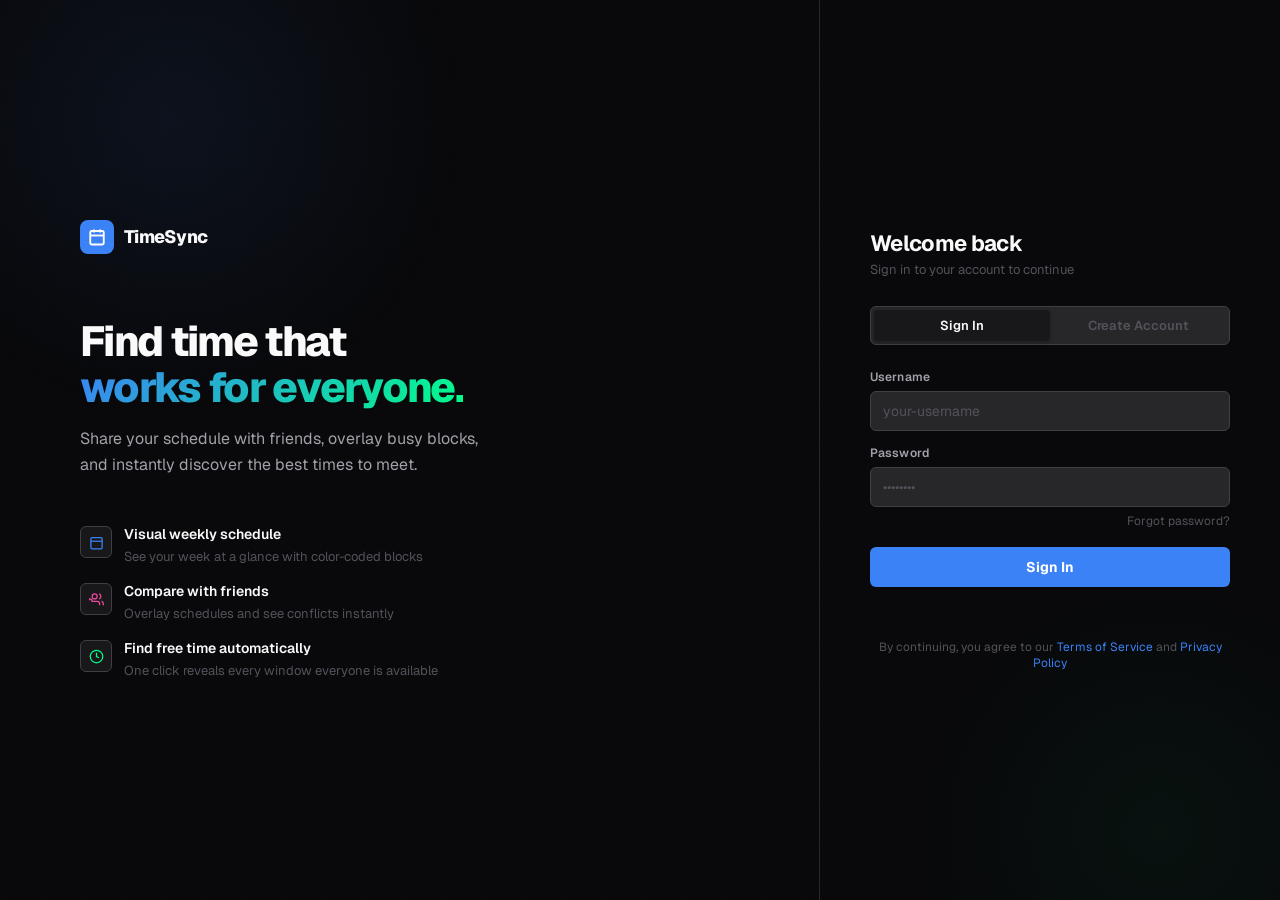
==== templates/login.html @ 86591ba9 "Add tab navigation, block editing, login page, and UI fixes - Separate login page (two-column hero l" ====
<!DOCTYPE html>
<html lang="en">
<head>
<meta charset="UTF-8" />
<meta name="viewport" content="width=device-width, initial-scale=1.0" />
<title>TimeSync -- Sign In</title>
<link rel="preconnect" href="https://fonts.googleapis.com" />
<link rel="preconnect" href="https://fonts.gstatic.com" crossorigin />
<link href="https://fonts.googleapis.com/css2?family=Geist:wght@400;500;600;700;800&family=Geist+Mono:wght@600;700&display=swap" rel="stylesheet" />
<link rel="stylesheet" href="/static/style.css" />
<style>
*, *::before, *::after { box-sizing: border-box; margin: 0; padding: 0; }

:root {
  --bg: #09090b;
  --bg-card: #18181b;
  --bg-input: #27272a;
  --text: #fafafa;
  --text-secondary: #a1a1aa;
  --text-muted: #52525b;
  --border: #27272a;
  --border-strong: #3f3f46;
  --accent: #3b82f6;
  --accent-hover: #2563eb;
  --accent-soft: rgba(59,130,246,0.12);
  --green-neon: #00ff88;
  --red: #ef4444;
  --red-soft: rgba(239,68,68,0.1);
  --radius: 8px;
  --radius-sm: 6px;
}

body {
  font-family: 'Geist', -apple-system, sans-serif;
  background: var(--bg);
  color: var(--text);
  min-height: 100vh;
  display: flex;
  -webkit-font-smoothing: antialiased;
  overflow: hidden;
}

/* ===== BACKGROUND GLOW ===== */
.bg-glow {
  position: fixed;
  pointer-events: none;
  z-index: 0;
}
.bg-glow-1 {
  top: -20%; left: -10%;
  width: 600px; height: 600px;
  border-radius: 50%;
  background: radial-gradient(circle, rgba(59,130,246,0.08) 0%, transparent 70%);
}
.bg-glow-2 {
  bottom: -20%; right: -10%;
  width: 500px; height: 500px;
  border-radius: 50%;
  background: radial-gradient(circle, rgba(0,255,136,0.04) 0%, transparent 70%);
}

/* ===== LEFT PANEL ===== */
.left-panel {
  flex: 1;
  display: flex;
  flex-direction: column;
  justify-content: center;
  padding: 60px 80px;
  position: relative;
  z-index: 1;
  border-right: 1px solid var(--border);
}

.brand-row {
  display: flex;
  align-items: center;
  gap: 10px;
  margin-bottom: 64px;
}

.brand-mark {
  width: 34px; height: 34px; border-radius: 8px;
  background: var(--accent);
  display: flex; align-items: center; justify-content: center;
}
.brand-mark svg { width: 18px; height: 18px; stroke: white; }

.brand-name {
  font-size: 18px; font-weight: 800; letter-spacing: -0.04em;
  color: var(--text);
}

.hero-text h1 {
  font-size: 42px;
  font-weight: 800;
  letter-spacing: -0.04em;
  line-height: 1.1;
  color: var(--text);
  margin-bottom: 16px;
}

.hero-text h1 .accent {
  background: linear-gradient(135deg, var(--accent), var(--green-neon));
  -webkit-background-clip: text;
  -webkit-text-fill-color: transparent;
}

.hero-text p {
  font-size: 16px;
  color: var(--text-secondary);
  line-height: 1.6;
  max-width: 400px;
  margin-bottom: 48px;
}

/* Feature list */
.feature-list {
  display: flex;
  flex-direction: column;
  gap: 16px;
}

.feature {
  display: flex;
  align-items: flex-start;
  gap: 12px;
}

.feature-icon {
  width: 32px; height: 32px; border-radius: var(--radius-sm);
  background: var(--bg-card);
  border: 1px solid var(--border-strong);
  display: flex; align-items: center; justify-content: center;
  flex-shrink: 0;
  margin-top: 1px;
}
.feature-icon svg { width: 15px; height: 15px; }
.feature-icon.blue svg { stroke: var(--accent); }
.feature-icon.green svg { stroke: var(--green-neon); }
.feature-icon.pink svg { stroke: #ec4899; }

.feature-text strong {
  display: block;
  font-size: 14px; font-weight: 600; margin-bottom: 2px;
}
.feature-text span {
  font-size: 13px; color: var(--text-muted);
}

/* ===== RIGHT PANEL ===== */
.right-panel {
  width: 460px;
  display: flex;
  flex-direction: column;
  justify-content: center;
  align-items: center;
  padding: 40px 48px;
  position: relative;
  z-index: 1;
  flex-shrink: 0;
}

.form-card {
  width: 100%;
  max-width: 360px;
}

.form-card-title {
  font-size: 22px;
  font-weight: 700;
  letter-spacing: -0.03em;
  margin-bottom: 4px;
}

.form-card-sub {
  font-size: 13px;
  color: var(--text-muted);
  margin-bottom: 28px;
}

/* Tab switcher */
.form-tabs {
  display: flex;
  background: var(--bg-input);
  border-radius: var(--radius-sm);
  padding: 3px;
  margin-bottom: 24px;
  border: 1px solid var(--border-strong);
}

.form-tab {
  flex: 1;
  padding: 7px 0;
  text-align: center;
  font-size: 13px;
  font-weight: 600;
  border-radius: 4px;
  cursor: pointer;
  color: var(--text-muted);
  transition: all 0.18s;
  user-select: none;
}
.form-tab.active {
  background: var(--bg-card);
  color: var(--text);
  box-shadow: 0 1px 4px rgba(0,0,0,0.3);
}

/* Form fields */
.form-group {
  margin-bottom: 14px;
}

.form-group label {
  display: block;
  font-size: 12px;
  font-weight: 600;
  color: var(--text-secondary);
  margin-bottom: 6px;
  letter-spacing: 0.01em;
}

.form-group input {
  width: 100%;
  padding: 10px 12px;
  border: 1px solid var(--border-strong);
  border-radius: var(--radius-sm);
  background: var(--bg-input);
  color: var(--text);
  font-family: 'Geist', sans-serif;
  font-size: 14px;
  font-weight: 500;
  outline: none;
  transition: border-color 0.15s, box-shadow 0.15s;
}
.form-group input:focus {
  border-color: var(--accent);
  box-shadow: 0 0 0 3px var(--accent-soft);
}
.form-group input::placeholder { color: var(--text-muted); font-weight: 400; }

.form-group.row {
  display: grid;
  grid-template-columns: 1fr 1fr;
  gap: 10px;
}

/* Forgot password */
.forgot {
  display: block;
  text-align: right;
  font-size: 12px;
  color: var(--text-muted);
  margin-top: -8px;
  margin-bottom: 14px;
  cursor: pointer;
  transition: color 0.15s;
  text-decoration: none;
}
.forgot:hover { color: var(--accent); }

/* Submit button */
.login-submit-btn {
  width: 100%;
  padding: 11px;
  background: var(--accent);
  color: white;
  border: none;
  border-radius: var(--radius-sm);
  font-family: 'Geist', sans-serif;
  font-size: 14px;
  font-weight: 700;
  cursor: pointer;
  transition: background 0.15s, transform 0.1s;
  margin-top: 4px;
  letter-spacing: -0.01em;
}
.login-submit-btn:hover { background: var(--accent-hover); }
.login-submit-btn:active { transform: scale(0.99); }
.login-submit-btn:disabled {
  opacity: 0.6;
  cursor: not-allowed;
}

/* Status */
.form-status {
  font-size: 12px;
  text-align: center;
  margin-top: 12px;
  min-height: 16px;
  color: var(--red);
}
.form-status.ok { color: var(--green-neon); }

/* Footer note */
.form-footer {
  margin-top: 24px;
  text-align: center;
  font-size: 12px;
  color: var(--text-muted);
}
.form-footer a {
  color: var(--accent);
  cursor: pointer;
  text-decoration: none;
}
.form-footer a:hover { text-decoration: underline; }

/* Tab content */
.tab-content { display: none; }
.tab-content.active { display: block; }

/* Animated slide in */
@keyframes panel-in {
  from { opacity: 0; transform: translateY(12px); }
  to   { opacity: 1; transform: translateY(0); }
}
.form-card {
  animation: panel-in 0.35s ease both;
}

/* ===== GRID PREVIEW (background decoration) ===== */
.grid-preview {
  position: absolute;
  inset: 0;
  overflow: hidden;
  pointer-events: none;
  opacity: 0.04;
}
.grid-lines {
  position: absolute;
  inset: 0;
  background-image:
    linear-gradient(var(--border-strong) 1px, transparent 1px),
    linear-gradient(90deg, var(--border-strong) 1px, transparent 1px);
  background-size: 40px 40px;
}

/* ===== MOBILE ===== */
@media (max-width: 768px) {
  body { overflow: auto; flex-direction: column; }
  .left-panel { display: none; }
  .right-panel { width: 100%; min-height: 100vh; padding: 32px 24px; }
  .form-card { max-width: 100%; }
}
</style>
</head>
<body>

<div class="bg-glow bg-glow-1"></div>
<div class="bg-glow bg-glow-2"></div>

<!-- Left: Hero -->
<div class="left-panel">
  <div class="grid-preview">
    <div class="grid-lines"></div>
  </div>

  <div class="brand-row">
    <div class="brand-mark">
      <svg viewBox="0 0 24 24" fill="none" stroke="currentColor" stroke-width="2.5"><rect x="3" y="4" width="18" height="18" rx="2"/><line x1="16" y1="2" x2="16" y2="6"/><line x1="8" y1="2" x2="8" y2="6"/><line x1="3" y1="10" x2="21" y2="10"/></svg>
    </div>
    <div class="brand-name">TimeSync</div>
  </div>

  <div class="hero-text">
    <h1>Find time that<br><span class="accent">works for everyone.</span></h1>
    <p>Share your schedule with friends, overlay busy blocks, and instantly discover the best times to meet.</p>
  </div>

  <div class="feature-list">
    <div class="feature">
      <div class="feature-icon blue">
        <svg viewBox="0 0 24 24" fill="none" stroke-width="2"><rect x="3" y="4" width="18" height="18" rx="2"/><line x1="3" y1="10" x2="21" y2="10"/></svg>
      </div>
      <div class="feature-text">
        <strong>Visual weekly schedule</strong>
        <span>See your week at a glance with color-coded blocks</span>
      </div>
    </div>
    <div class="feature">
      <div class="feature-icon pink">
        <svg viewBox="0 0 24 24" fill="none" stroke-width="2"><path d="M17 21v-2a4 4 0 00-4-4H5a4 4 0 00-4-4v2"/><circle cx="9" cy="7" r="4"/><path d="M23 21v-2a4 4 0 00-3-3.87M16 3.13a4 4 0 010 7.75"/></svg>
      </div>
      <div class="feature-text">
        <strong>Compare with friends</strong>
        <span>Overlay schedules and see conflicts instantly</span>
      </div>
    </div>
    <div class="feature">
      <div class="feature-icon green">
        <svg viewBox="0 0 24 24" fill="none" stroke-width="2"><circle cx="12" cy="12" r="10"/><polyline points="12 6 12 12 16 14"/></svg>
      </div>
      <div class="feature-text">
        <strong>Find free time automatically</strong>
        <span>One click reveals every window everyone is available</span>
      </div>
    </div>
  </div>
</div>

<!-- Right: Auth Form -->
<div class="right-panel">
  <div class="form-card">
    <h2 class="form-card-title">Welcome back</h2>
    <p class="form-card-sub">Sign in to your account to continue</p>

    <!-- Tabs -->
    <div class="form-tabs">
      <div class="form-tab active" data-tab="signin">Sign In</div>
      <div class="form-tab" data-tab="signup">Create Account</div>
    </div>

    <!-- Sign In -->
    <div class="tab-content active" id="tab-signin">
      <div class="form-group">
        <label for="auth-signin-username">Username</label>
        <input id="auth-signin-username" type="text" placeholder="your-username" autocomplete="username" />
      </div>
      <div class="form-group">
        <label for="auth-signin-password">Password</label>
        <input id="auth-signin-password" type="password" placeholder="••••••••" autocomplete="current-password" />
      </div>
      <a class="forgot">Forgot password?</a>
      <button id="auth-signin-btn" class="login-submit-btn" type="button">Sign In</button>
      <div class="form-status" id="auth-status"></div>
    </div>

    <!-- Sign Up -->
    <div class="tab-content" id="tab-signup">
      <div class="form-group row">
        <div>
          <label for="auth-signup-username">Username</label>
          <input id="auth-signup-username" type="text" placeholder="choose-a-username" autocomplete="username" />
        </div>
        <div>
          <label for="auth-signup-display">Display Name</label>
          <input id="auth-signup-display" type="text" placeholder="Your Name" autocomplete="name" />
        </div>
      </div>
      <div class="form-group">
        <label for="auth-signup-password">Password</label>
        <input id="auth-signup-password" type="password" placeholder="Min 6 characters" autocomplete="new-password" />
      </div>
      <div class="form-group">
        <label for="auth-signup-confirm">Confirm Password</label>
        <input id="auth-signup-confirm" type="password" placeholder="Confirm password" autocomplete="new-password" />
      </div>
      <button id="auth-signup-btn" class="login-submit-btn" type="button">Create Account</button>
      <div class="form-status" id="signup-status"></div>
    </div>

    <div class="form-footer">
      By continuing, you agree to our
      <a href="#">Terms of Service</a> and <a href="#">Privacy Policy</a>
    </div>
  </div>
</div>

<script>
(function() {
  let activeTab = 'signin';
  const tabs = document.querySelectorAll('.form-tab');
  const title = document.querySelector('.form-card-title');
  const sub = document.querySelector('.form-card-sub');

  tabs.forEach(function(tab) {
    tab.addEventListener('click', function() {
      const target = this.getAttribute('data-tab');
      activeTab = target;
      tabs.forEach(function(t) { t.classList.remove('active'); });
      this.classList.add('active');
      document.querySelectorAll('.tab-content').forEach(function(c) { c.classList.remove('active'); });
      document.getElementById('tab-' + target).classList.add('active');

      if (target === 'signin') {
        title.textContent = 'Welcome back';
        sub.textContent = 'Sign in to your account to continue';
      } else {
        title.textContent = 'Create an account';
        sub.textContent = 'Get started -- it only takes a moment';
      }
      clearStatus();
    });
  });

  function clearStatus() {
    var s1 = document.getElementById('auth-status');
    var s2 = document.getElementById('signup-status');
    if (s1) s1.textContent = '';
    if (s2) s2.textContent = '';
  }

  function setStatus(id, msg, isOk) {
    var el = document.getElementById(id);
    if (!el) return;
    el.textContent = msg;
    el.className = 'form-status' + (isOk ? ' ok' : '');
  }

  // Sign In
  document.getElementById('auth-signin-btn').addEventListener('click', function() {
    var btn = this;
    var username = document.getElementById('auth-signin-username').value.trim();
    var password = document.getElementById('auth-signin-password').value;

    if (!username || !password) {
      setStatus('auth-status', 'Username and password are required.', false);
      return;
    }

    btn.textContent = 'Signing in...';
    btn.disabled = true;

    fetch('/api/auth/login', {
      method: 'POST',
      headers: { 'Content-Type': 'application/json' },
      body: JSON.stringify({ username: username, password: password })
    })
    .then(function(r) { return r.json(); })
    .then(function(data) {
      if (data.ok) {
        setStatus('auth-status', 'Signed in. Redirecting...', true);
        window.location.href = '/';
      } else {
        setStatus('auth-status', data.error || 'Sign in failed.', false);
        btn.textContent = 'Sign In';
        btn.disabled = false;
      }
    })
    .catch(function(err) {
      setStatus('auth-status', 'Network error. Please try again.', false);
      btn.textContent = 'Sign In';
      btn.disabled = false;
    });
  });

  // Sign Up
  document.getElementById('auth-signup-btn').addEventListener('click', function() {
    var btn = this;
    var username = document.getElementById('auth-signup-username').value.trim();
    var displayName = document.getElementById('auth-signup-display').value.trim();
    var password = document.getElementById('auth-signup-password').value;
    var confirm = document.getElementById('auth-signup-confirm').value;

    if (!username) {
      setStatus('signup-status', 'Username is required.', false);
      return;
    }
    if (password.length < 6) {
      setStatus('signup-status', 'Password must be at least 6 characters.', false);
      return;
    }
    if (password !== confirm) {
      setStatus('signup-status', 'Passwords do not match.', false);
      return;
    }

    btn.textContent = 'Creating account...';
    btn.disabled = true;

    fetch('/api/auth/signup', {
      method: 'POST',
      headers: { 'Content-Type': 'application/json' },
      body: JSON.stringify({
        username: username,
        password: password,
        displayName: displayName || username
      })
    })
    .then(function(r) { return r.json(); })
    .then(function(data) {
      if (data.ok) {
        setStatus('signup-status', 'Account created. Redirecting...', true);
        window.location.href = '/';
      } else {
        setStatus('signup-status', data.error || 'Sign up failed.', false);
        btn.textContent = 'Create Account';
        btn.disabled = false;
      }
    })
    .catch(function(err) {
      setStatus('signup-status', 'Network error. Please try again.', false);
      btn.textContent = 'Create Account';
      btn.disabled = false;
    });
  });

  // Enter key support
  document.addEventListener('keydown', function(e) {
    if (e.key === 'Enter') {
      var btn = document.querySelector('#tab-' + activeTab + ' .login-submit-btn');
      if (btn && !btn.disabled) btn.click();
    }
  });
})();
</script>
</body>
</html>
---- static/style.css ----
*, *::before, *::after { box-sizing: border-box; margin: 0; padding: 0; }

/* ===== TOKENS ===== */
:root {
  --bg: #09090b;
  --bg-card: #18181b;
  --bg-raised: #1f1f23;
  --bg-hover: #27272a;
  --bg-input: #27272a;
  --text: #fafafa;
  --text-secondary: #a1a1aa;
  --text-muted: #52525b;
  --border: #27272a;
  --border-strong: #3f3f46;
  --accent: #3b82f6;
  --accent-soft: rgba(59,130,246,0.12);
  --accent-hover: #60a5fa;
  --accent-text: #ffffff;
  --green-neon: #00ff88;
  --green-neon-dim: rgba(0,255,136,0.15);
  --red: #ef4444;
  --shadow: 0 2px 8px rgba(0,0,0,0.4);
  --radius: 8px;
  --radius-sm: 6px;

  /* Block colors -- dark mode, vivid */
  --c-you-bg: rgba(59,130,246,0.28);
  --c-you-border: #3b82f6;
  --c-you-text: #93c5fd;

  --c-f1-bg: rgba(236,72,153,0.28);
  --c-f1-border: #ec4899;
  --c-f1-text: #f9a8d4;

  --c-f2-bg: rgba(6,182,212,0.25);
  --c-f2-border: #06b6d4;
  --c-f2-text: #67e8f9;

  --c-f3-bg: rgba(245,158,11,0.25);
  --c-f3-border: #f59e0b;
  --c-f3-text: #fde047;

  --c-merged-bg: rgba(239,68,68,0.22);
  --c-merged-border: #ef4444;
  --c-merged-text: #fca5a5;
}

[data-theme="light"] {
  --bg: #ffffff;
  --bg-card: #f4f4f5;
  --bg-raised: #e4e4e7;
  --bg-hover: #e4e4e7;
  --bg-input: #f4f4f5;
  --text: #09090b;
  --text-secondary: #3f3f46;
  --text-muted: #71717a;
  --border: #e4e4e7;
  --border-strong: #d4d4d8;
  --accent: #2563eb;
  --accent-soft: rgba(37,99,235,0.07);
  --accent-hover: #1d4ed8;
  --accent-text: #ffffff;
  --green-neon: #16a34a;
  --green-neon-dim: rgba(22,163,74,0.08);
  --shadow: 0 1px 4px rgba(0,0,0,0.07);

  --c-you-bg: rgba(37,99,235,0.14);
  --c-you-border: #2563eb;
  --c-you-text: #1d4ed8;

  --c-f1-bg: rgba(219,39,119,0.14);
  --c-f1-border: #db2777;
  --c-f1-text: #9d174d;

  --c-f2-bg: rgba(8,145,178,0.14);
  --c-f2-border: #0891b2;
  --c-f2-text: #155e75;

  --c-f3-bg: rgba(202,138,4,0.14);
  --c-f3-border: #ca8a04;
  --c-f3-text: #78350f;

  --c-merged-bg: rgba(220,38,38,0.12);
  --c-merged-border: #dc2626;
  --c-merged-text: #7f1d1d;
}

/* ===== UTILITY ===== */
.hidden { display: none !important; }

/* ===== BASE ===== */
body {
  font-family: 'Geist', -apple-system, sans-serif;
  background: var(--bg);
  color: var(--text);
  min-height: 100vh;
  -webkit-font-smoothing: antialiased;
  transition: background 0.3s, color 0.3s;
}

/* ===== TOP BAR ===== */
.topbar {
  height: 46px;
  display: flex;
  align-items: center;
  padding: 0 18px;
  border-bottom: 1px solid var(--border);
  gap: 0;
  position: sticky;
  top: 0;
  background: var(--bg);
  z-index: 100;
  transition: background 0.3s, border-color 0.3s;
}

.brand {
  font-size: 15px;
  font-weight: 800;
  letter-spacing: -0.04em;
  color: var(--text);
  margin-right: 16px;
  flex-shrink: 0;
}

.divider { width: 1px; height: 20px; background: var(--border-strong); margin: 0 4px; }

.tab-nav { display: flex; height: 100%; }
.tab {
  display: flex; align-items: center; gap: 5px;
  padding: 0 12px; font-size: 13px; font-weight: 500;
  color: var(--text-muted); cursor: pointer;
  border-bottom: 2px solid transparent;
  transition: color 0.15s, border-color 0.15s;
  text-decoration: none; height: 100%; white-space: nowrap;
}
.tab:hover { color: var(--text-secondary); }
.tab.active { color: var(--text); border-bottom-color: var(--accent); font-weight: 600; }
.tab svg { width: 13px; height: 13px; opacity: 0.65; }
.tab.active svg { opacity: 1; }
.tab-badge {
  font-size: 9px; background: var(--accent); color: white;
  padding: 0 5px; border-radius: 99px; font-weight: 700; line-height: 15px;
}

.top-right { margin-left: auto; display: flex; align-items: center; gap: 6px; }

.code-pill {
  font-family: 'Geist Mono', monospace;
  font-size: 11px; font-weight: 700; letter-spacing: 0.1em;
  padding: 3px 9px; border-radius: var(--radius-sm);
  background: var(--bg-card); border: 1px solid var(--border-strong);
  color: var(--text-secondary); cursor: pointer; transition: all 0.15s;
}
.code-pill:hover { border-color: var(--accent); color: var(--accent); }

.icon-btn {
  width: 30px; height: 30px; display: flex; align-items: center; justify-content: center;
  border-radius: var(--radius-sm); border: 1px solid var(--border);
  background: transparent; color: var(--text-muted); cursor: pointer; transition: all 0.15s;
}
.icon-btn:hover { background: var(--bg-hover); color: var(--text); border-color: var(--border-strong); }
.icon-btn svg { width: 13px; height: 13px; }

.avatar-sm {
  width: 28px; height: 28px; border-radius: 99px;
  background: var(--accent); display: flex; align-items: center; justify-content: center;
  color: white; font-size: 10px; font-weight: 700; cursor: pointer; flex-shrink: 0;
}

/* ===== LAYOUT ===== */
.layout {
  display: grid;
  grid-template-columns: 1fr 268px;
  height: calc(100vh - 46px);
}

.main-area {
  display: flex; flex-direction: column;
  border-right: 1px solid var(--border);
  overflow: hidden;
}

/* ===== SUB-HEADER ===== */
.sub-header {
  display: flex; align-items: center; gap: 6px;
  padding: 8px 16px; border-bottom: 1px solid var(--border);
  flex-wrap: wrap; flex-shrink: 0;
}

.chip {
  display: flex; align-items: center; gap: 5px;
  padding: 4px 10px 4px 6px; border-radius: var(--radius-sm);
  font-size: 12px; font-weight: 600; cursor: pointer;
  border: 1px solid var(--border-strong); background: transparent;
  transition: all 0.2s; user-select: none;
}
.chip .dot { width: 7px; height: 7px; border-radius: 99px; flex-shrink: 0; }

.chip.you .dot   { background: var(--c-you-border);  }
.chip.f1 .dot    { background: var(--c-f1-border);   }
.chip.f2 .dot    { background: var(--c-f2-border);   }
.chip.f3 .dot    { background: var(--c-f3-border);   }

.chip.active.you { background: var(--c-you-bg); border-color: var(--c-you-border); color: var(--c-you-text); }
.chip.active.f1  { background: var(--c-f1-bg);  border-color: var(--c-f1-border);  color: var(--c-f1-text);  }
.chip.active.f2  { background: var(--c-f2-bg);  border-color: var(--c-f2-border);  color: var(--c-f2-text);  }
.chip.active.f3  { background: var(--c-f3-bg);  border-color: var(--c-f3-border);  color: var(--c-f3-text);  }

.chip-label { color: var(--text-muted); }
.chip:not(.active) { color: var(--text-muted); }

.sub-right { margin-left: auto; display: flex; gap: 6px; }

.btn {
  display: inline-flex; align-items: center; gap: 5px;
  padding: 5px 11px; border-radius: var(--radius-sm);
  font-size: 12px; font-weight: 600; cursor: pointer;
  border: 1px solid var(--border-strong); background: var(--bg-card);
  color: var(--text-secondary); transition: all 0.15s; white-space: nowrap;
}
.btn:hover { border-color: var(--accent); color: var(--accent); background: var(--accent-soft); }
.btn svg { width: 12px; height: 12px; }
.btn-accent { background: var(--accent); color: white; border-color: var(--accent); }
.btn-accent:hover { background: var(--accent-hover); border-color: var(--accent-hover); color: white; }
.btn-green { background: var(--green-neon); color: #000; border-color: var(--green-neon); font-weight: 700; }
.btn-green:hover { filter: brightness(1.1); color: #000; }
.btn-merge { background: var(--c-merged-bg); border-color: var(--c-merged-border); color: var(--c-merged-text); }
.btn-merge.active { background: var(--c-merged-border); color: white; }
.btn-merge:hover { background: var(--c-merged-border); color: white; }

/* ===== SCHEDULE GRID ===== */
.schedule-wrap {
  flex: 1; overflow: auto; position: relative;
}

.schedule-grid {
  display: grid;
  grid-template-columns: 44px repeat(7, 1fr);
  min-width: 520px;
  position: relative;
}

/* Sticky day headers row */
.grid-sticky-row {
  display: contents;
}

.time-corner, .day-header {
  position: sticky;
  top: 0;
  z-index: 15;
  background: var(--bg);
  border-bottom: 1px solid var(--border-strong);
  padding: 8px 0 6px;
  transition: background 0.3s;
}

.time-corner { border-right: 1px solid var(--border); }

.day-header {
  text-align: center; border-right: 1px solid var(--border);
}
.day-header .d-name {
  font-size: 10px; font-weight: 700; text-transform: uppercase;
  letter-spacing: 0.07em; color: var(--text-muted);
}
.day-header .d-num {
  font-size: 17px; font-weight: 700; color: var(--text); margin-top: 1px;
  line-height: 1;
}
.day-header.today .d-num {
  background: var(--accent); color: white;
  width: 28px; height: 28px; border-radius: 99px;
  display: inline-flex; align-items: center; justify-content: center;
  font-size: 13px; margin-top: 2px;
}

/* Time rows */
.t-label {
  height: 44px; display: flex; align-items: flex-start; justify-content: flex-end;
  padding: 0 6px 0 0; font-size: 10px; font-weight: 500;
  color: var(--text-muted); font-family: 'Geist Mono', monospace;
  border-right: 1px solid var(--border);
  transform: translateY(-6px);
  user-select: none;
}

.grid-cell {
  height: 44px; border-bottom: 1px solid var(--border);
  border-right: 1px solid var(--border);
  transition: background 0.08s;
}
.grid-cell:hover { background: var(--bg-hover); cursor: crosshair; }
.grid-cell:last-child { border-right: none; }

/* ===== SCHEDULE BLOCKS ===== */
.block {
  position: absolute;
  border-radius: var(--radius);
  padding: 4px 7px;
  font-size: 11px; font-weight: 600;
  overflow: hidden; cursor: pointer;
  border-left: 3px solid;
  transition: opacity 0.32s ease, transform 0.32s ease, box-shadow 0.2s;
  transform-origin: top center;
}

.block:hover { z-index: 20; filter: brightness(1.15); }

.block-name {
  white-space: nowrap; overflow: hidden; text-overflow: ellipsis; line-height: 1.3;
}
.block-time { font-size: 9px; font-weight: 500; opacity: 0.75; }

/* Individual block colors */
.block.you  { background: var(--c-you-bg); border-left-color: var(--c-you-border); color: var(--c-you-text); box-shadow: 0 0 0 1px var(--c-you-border) inset; }
.block.f1   { background: var(--c-f1-bg);  border-left-color: var(--c-f1-border);  color: var(--c-f1-text);  box-shadow: 0 0 0 1px var(--c-f1-border) inset; }
.block.f2   { background: var(--c-f2-bg);  border-left-color: var(--c-f2-border);  color: var(--c-f2-text);  box-shadow: 0 0 0 1px var(--c-f2-border) inset; }
.block.f3   { background: var(--c-f3-bg);  border-left-color: var(--c-f3-border);  color: var(--c-f3-text);  box-shadow: 0 0 0 1px var(--c-f3-border) inset; }

/* Merged block */
.block.merged {
  background: var(--c-merged-bg);
  border-left-color: var(--c-merged-border);
  color: var(--c-merged-text);
  box-shadow: 0 0 0 1px var(--c-merged-border) inset, 0 4px 14px rgba(239,68,68,0.2);
  border-radius: var(--radius);
}

/* Free-time blocks -- sandwiched (between busy blocks) */
.block.free.sandwiched {
  background: rgba(0,255,136,0.10);
  border-left: 3px solid var(--green-neon);
  color: var(--green-neon);
  border-top: 1px solid rgba(0,255,136,0.3);
  border-right: 1px solid rgba(0,255,136,0.3);
  border-bottom: 1px solid rgba(0,255,136,0.3);
  animation: free-glow 2.4s ease-in-out infinite;
}

/* Free-time blocks -- open (no busy block on one or both sides) */
.block.free.open {
  background: rgba(0,255,136,0.04);
  border-left: 2px solid rgba(0,255,136,0.15);
  color: rgba(0,255,136,0.55);
  border-top: 1px dashed rgba(0,255,136,0.12);
  border-right: 1px dashed rgba(0,255,136,0.12);
  border-bottom: 1px dashed rgba(0,255,136,0.12);
  animation: none;
}
.block.free.open .block-name,
.block.free.open .block-time { opacity: 1; }

@keyframes free-glow {
  0%, 100% {
    box-shadow: 0 0 4px rgba(0,255,136,0.2), 0 0 8px rgba(0,255,136,0.08);
  }
  50% {
    box-shadow: 0 0 8px rgba(0,255,136,0.4), 0 0 18px rgba(0,255,136,0.18), 0 0 32px rgba(0,255,136,0.06);
  }
}

[data-theme="light"] .block.free.sandwiched {
  animation: free-glow-light 2.4s ease-in-out infinite;
}
[data-theme="light"] .block.free.open {
  background: rgba(22,163,74,0.05);
  border-left: 2px solid rgba(22,163,74,0.25);
  color: rgba(22,163,74,0.75);
  border-top: 1px dashed rgba(22,163,74,0.15);
  border-right: 1px dashed rgba(22,163,74,0.15);
  border-bottom: 1px dashed rgba(22,163,74,0.15);
}
@keyframes free-glow-light {
  0%, 100% { box-shadow: 0 0 5px rgba(22,163,74,0.3), 0 0 10px rgba(22,163,74,0.1); }
  50% { box-shadow: 0 0 10px rgba(22,163,74,0.5), 0 0 20px rgba(22,163,74,0.2); }
}

/* Block entry animation */
@keyframes block-in {
  from { opacity: 0; transform: scaleY(0.88) translateY(4px); }
  to   { opacity: 1; transform: scaleY(1) translateY(0); }
}
.block.animate-in { animation: block-in 0.28s ease both; }

/* Merge fade states */
.block.fading-out { opacity: 0 !important; transform: scaleY(0.9) !important; }
.block.hidden-block { display: none !important; }
.block.fading-in { opacity: 0; transform: scaleY(0.9); }

/* ===== BLOCK EDIT POPOVER ===== */
.block-popover {
  position: absolute;
  z-index: 200;
  background: var(--bg-card);
  border: 1px solid var(--border-strong);
  border-radius: var(--radius);
  padding: 12px;
  box-shadow: 0 8px 24px rgba(0,0,0,0.4);
  min-width: 220px;
  animation: modal-in 120ms ease both;
}
[data-theme="light"] .block-popover {
  box-shadow: 0 4px 16px rgba(0,0,0,0.12);
}
.block-popover label {
  display: block;
  font-size: 10px;
  font-weight: 700;
  text-transform: uppercase;
  letter-spacing: 0.06em;
  color: var(--text-muted);
  margin-bottom: 3px;
  margin-top: 8px;
}
.block-popover label:first-child { margin-top: 0; }
.block-popover input,
.block-popover select {
  width: 100%;
  padding: 6px 8px;
  border: 1px solid var(--border-strong);
  border-radius: var(--radius-sm);
  background: var(--bg-input);
  color: var(--text);
  font-size: 12px;
  font-family: 'Geist', sans-serif;
  outline: none;
  transition: border-color 0.15s;
}
.block-popover input:focus,
.block-popover select:focus { border-color: var(--accent); }
.block-popover .pop-row {
  display: flex;
  gap: 6px;
  align-items: center;
}
.block-popover .pop-actions {
  display: flex;
  gap: 6px;
  margin-top: 10px;
}
.block-popover .pop-actions .btn { flex: 1; justify-content: center; }
.pop-delete {
  background: rgba(239,68,68,0.12) !important;
  border-color: var(--red) !important;
  color: var(--red) !important;
}
.pop-delete:hover {
  background: var(--red) !important;
  color: white !important;
}

/* ===== BEST OPEN TIMES PANEL ===== */
.best-times-section { padding: 0; }
.best-times-section .sp-head { padding: 10px 14px; }
.best-time-item {
  display: flex;
  align-items: center;
  gap: 8px;
  padding: 7px 14px;
  transition: background 0.1s;
}
.best-time-item:hover { background: var(--bg-hover); }
.bt-rank {
  font-size: 10px;
  font-weight: 800;
  font-family: 'Geist Mono', monospace;
  color: var(--accent);
  width: 18px;
  flex-shrink: 0;
}
.bt-day {
  font-size: 10px;
  font-weight: 700;
  font-family: 'Geist Mono', monospace;
  color: var(--text-secondary);
  width: 26px;
  flex-shrink: 0;
}
.bt-time { font-size: 12px; font-weight: 600; flex: 1; }
.bt-dur {
  font-size: 10px;
  font-weight: 700;
  padding: 2px 7px;
  border-radius: 99px;
  background: var(--accent-soft);
  color: var(--accent);
  font-family: 'Geist Mono', monospace;
}

/* ===== RIGHT PANEL ===== */
.side-panel {
  display: flex; flex-direction: column;
  overflow-y: auto; overflow-x: hidden;
}

.sp-section { border-bottom: 1px solid var(--border); }

.sp-head {
  padding: 10px 14px;
  font-size: 10px; font-weight: 700;
  text-transform: uppercase; letter-spacing: 0.08em;
  color: var(--text-muted); display: flex; align-items: center; justify-content: space-between;
}
.sp-head .cnt {
  font-size: 10px; background: var(--bg-raised);
  padding: 1px 6px; border-radius: 99px; font-weight: 600;
}

/* Quick actions */
.quick-row { display: flex; gap: 5px; padding: 10px 12px; }
.qa {
  flex: 1; padding: 9px 6px; border: 1px solid var(--border-strong);
  border-radius: var(--radius-sm); text-align: center; cursor: pointer;
  transition: all 0.13s; background: transparent; color: var(--text-muted);
  display: flex; flex-direction: column; align-items: center; gap: 3px;
}
.qa:hover { border-color: var(--accent); color: var(--accent); background: var(--accent-soft); }
.qa svg { width: 16px; height: 16px; }
.qa span { font-size: 10px; font-weight: 600; }

/* Free windows */
.free-item {
  display: flex; align-items: center; gap: 8px;
  padding: 8px 14px; cursor: pointer; transition: background 0.1s;
}
.free-item:hover { background: var(--bg-hover); }
.fi-day { font-size: 10px; font-weight: 700; font-family: 'Geist Mono', monospace; color: var(--green-neon); width: 26px; flex-shrink: 0; }
.fi-time { font-size: 12px; font-weight: 600; flex: 1; }
.fi-dur {
  font-size: 10px; font-weight: 700; padding: 2px 7px; border-radius: 99px;
  background: var(--green-neon-dim); color: var(--green-neon);
  font-family: 'Geist Mono', monospace;
}

/* Friend items */
.fr-item {
  display: flex; align-items: center; gap: 9px;
  padding: 7px 14px; cursor: pointer; transition: background 0.1s;
}
.fr-item:hover { background: var(--bg-hover); }
.fr-av {
  width: 26px; height: 26px; border-radius: 99px;
  display: flex; align-items: center; justify-content: center;
  font-size: 9px; font-weight: 700; color: white; flex-shrink: 0;
}
.fr-av.pink   { background: linear-gradient(135deg, #db2777, #ec4899); }
.fr-av.cyan   { background: linear-gradient(135deg, #0891b2, #06b6d4); }
.fr-av.amber  { background: linear-gradient(135deg, #d97706, #f59e0b); }
.fr-av.purple { background: linear-gradient(135deg, #7c3aed, #a78bfa); }

.fr-name { font-size: 12px; font-weight: 600; flex: 1; }
.fr-code { font-size: 10px; color: var(--text-muted); font-family: 'Geist Mono', monospace; }

.fr-check {
  width: 15px; height: 15px; border-radius: 3px;
  border: 2px solid var(--border-strong); cursor: pointer;
  transition: all 0.15s; display: flex; align-items: center; justify-content: center;
  flex-shrink: 0;
}
.fr-check.on { background: var(--accent); border-color: var(--accent); }
.fr-check.on::after {
  content: ''; width: 7px; height: 4px;
  border-left: 2px solid white; border-bottom: 2px solid white;
  transform: rotate(-45deg) translateY(-1px);
}

/* Add friend */
.add-row { display: flex; gap: 5px; padding: 8px 12px 10px; }
.add-row input {
  flex: 1; padding: 5px 8px; border: 1px solid var(--border-strong);
  border-radius: var(--radius-sm); font-size: 11px; font-weight: 600;
  letter-spacing: 0.08em; text-transform: uppercase;
  background: var(--bg-input); color: var(--text);
  font-family: 'Geist Mono', monospace; outline: none; transition: border-color 0.15s;
}
.add-row input:focus { border-color: var(--accent); }
.add-row input::placeholder { text-transform: none; font-family: 'Geist', sans-serif; color: var(--text-muted); letter-spacing: 0; font-weight: 400; }

/* Your blocks list */
.my-block-row {
  display: flex; align-items: center; gap: 7px;
  padding: 6px 14px; border-bottom: 1px solid var(--border); cursor: pointer;
  transition: background 0.1s;
}
.my-block-row:last-child { border-bottom: none; }
.my-block-row:hover { background: var(--bg-hover); }
.mb-day {
  font-size: 9px; font-weight: 700; font-family: 'Geist Mono', monospace;
  width: 22px; color: var(--c-you-text); flex-shrink: 0;
}
.mb-name { font-size: 12px; font-weight: 600; flex: 1; }
.mb-time { font-size: 10px; color: var(--text-muted); font-family: 'Geist Mono', monospace; }

/* ===== MOBILE ===== */
.mobile-bar {
  display: none; position: fixed; bottom: 0; left: 0; right: 0;
  background: var(--bg); border-top: 1px solid var(--border);
  z-index: 100; padding: 4px 0 max(4px, env(safe-area-inset-bottom));
}
.mobile-bar-inner { display: flex; justify-content: space-around; }
.mob-tab {
  display: flex; flex-direction: column; align-items: center; gap: 2px;
  padding: 5px 10px; font-size: 9px; font-weight: 600;
  color: var(--text-muted); cursor: pointer; text-decoration: none;
}
.mob-tab.active { color: var(--accent); }
.mob-tab svg { width: 18px; height: 18px; }

@media (max-width: 768px) {
  .layout { grid-template-columns: 1fr; height: calc(100vh - 46px - 52px); }
  .side-panel { display: none; }
  .mobile-bar { display: block; }
  .tab-nav { display: none; }
  .schedule-grid { grid-template-columns: 30px repeat(7, 1fr); }
  .t-label { font-size: 8px; }
  .topbar { padding: 0 10px; }
  .sub-header { padding: 6px 10px; }
}

/* ===== SCROLLBAR ===== */
::-webkit-scrollbar { width: 4px; height: 4px; }
::-webkit-scrollbar-track { background: transparent; }
::-webkit-scrollbar-thumb { background: var(--border-strong); border-radius: 2px; }
::-webkit-scrollbar-thumb:hover { background: var(--text-muted); }

/* ===== ANIMATIONS ===== */
@keyframes modal-in {
  from { opacity: 0; transform: scale(0.98) translateY(6px); }
  to   { opacity: 1; transform: scale(1) translateY(0); }
}

@keyframes tab-fade-in {
  from { opacity: 0; transform: translateY(6px); }
  to   { opacity: 1; transform: translateY(0); }
}

/* ===== MODAL BACKDROP (shared) ===== */
.modal-backdrop {
  position: fixed;
  inset: 0;
  z-index: 1000;
  background: rgba(0, 0, 0, 0.55);
  display: flex;
  align-items: center;
  justify-content: center;
  padding: 16px;
}

.modal-backdrop.hidden {
  display: none;
}

.modal-card {
  width: min(440px, 100%);
  background: var(--bg-card);
  border: 1px solid var(--border-strong);
  border-radius: 12px;
  box-shadow: 0 16px 40px rgba(0, 0, 0, 0.4);
  padding: 16px;
  animation: modal-in 150ms ease both;
}

.modal-card h3 {
  margin: 0 0 8px;
  font-size: 18px;
  color: var(--text);
}

.modal-card p {
  margin: 0 0 12px;
  color: var(--text-secondary);
}

.modal-card input {
  margin-top: 0;
  width: 100%;
  padding: 8px 10px;
  border: 1px solid var(--border-strong);
  border-radius: var(--radius-sm);
  background: var(--bg-input);
  color: var(--text);
  font-size: 13px;
  font-family: 'Geist', sans-serif;
  outline: none;
  transition: border-color 0.15s;
}

.modal-card input:focus {
  border-color: var(--accent);
}

.modal-actions {
  display: flex;
  justify-content: flex-end;
  gap: 8px;
  margin-top: 12px;
}

.modal-cancel {
  background: var(--bg-raised);
  color: var(--text-secondary);
  border: 1px solid var(--border-strong);
  padding: 7px 14px;
  border-radius: var(--radius-sm);
  font-size: 13px;
  font-weight: 600;
  cursor: pointer;
  transition: all 0.15s;
}
.modal-cancel:hover {
  background: var(--bg-hover);
  color: var(--text);
}

.modal-confirm {
  background: var(--accent);
  color: white;
  border: 1px solid var(--accent);
  padding: 7px 14px;
  border-radius: var(--radius-sm);
  font-size: 13px;
  font-weight: 600;
  cursor: pointer;
  transition: all 0.15s;
}
.modal-confirm:hover {
  background: var(--accent-hover);
  border-color: var(--accent-hover);
}

/* ===== AUTH MODAL ===== */
.auth-modal-card {
  width: min(420px, 92vw);
  padding: 28px 24px;
}

.auth-header {
  text-align: center;
  margin-bottom: 16px;
}

.auth-header h3 {
  font-size: 22px;
  margin-bottom: 4px;
  color: var(--text);
}

.auth-header p {
  color: var(--text-secondary);
  font-size: 13px;
}

.auth-tabs {
  display: flex;
  gap: 0;
  background: var(--bg-raised);
  border: 1px solid var(--border);
  border-radius: 10px;
  padding: 3px;
  margin-bottom: 16px;
}

.auth-tab {
  flex: 1;
  padding: 8px 0;
  font-size: 13px;
  font-weight: 600;
  border: none;
  border-radius: 8px;
  background: transparent;
  color: var(--text-muted);
  cursor: pointer;
  transition: all 150ms ease;
  min-height: auto;
  box-shadow: none;
}

.auth-tab:hover {
  color: var(--text-secondary);
}

.auth-tab.active {
  background: var(--bg-card);
  color: var(--text);
  box-shadow: 0 1px 3px rgba(0, 0, 0, 0.2);
}

[data-theme="light"] .auth-tab.active {
  box-shadow: 0 1px 3px rgba(0, 0, 0, 0.08);
}

.auth-tab-content {
  animation: tab-fade-in 200ms ease both;
}

.auth-tab-content.hidden {
  display: none;
}

.auth-tab-content label {
  display: block;
  margin-top: 8px;
  font-size: 12px;
  font-weight: 600;
  color: var(--text-secondary);
  margin-bottom: 4px;
}

.auth-tab-content input {
  width: 100%;
  padding: 8px 10px;
  border: 1px solid var(--border-strong);
  border-radius: var(--radius-sm);
  background: var(--bg-input);
  color: var(--text);
  font-size: 13px;
  font-family: 'Geist', sans-serif;
  outline: none;
  transition: border-color 0.15s;
}

.auth-tab-content input:focus {
  border-color: var(--accent);
}

.auth-submit-btn {
  width: 100%;
  margin-top: 12px;
  padding: 10px;
  background: var(--accent);
  color: white;
  border: 1px solid var(--accent);
  border-radius: var(--radius-sm);
  font-size: 13px;
  font-weight: 600;
  cursor: pointer;
  transition: all 0.15s;
}
.auth-submit-btn:hover {
  background: var(--accent-hover);
  border-color: var(--accent-hover);
}

.auth-status {
  margin-top: 10px;
  text-align: center;
  font-size: 13px;
  min-height: 1.3em;
  color: var(--text-secondary);
}

/* ===== IMPORT MODAL ===== */
#import-modal-backdrop {
  /* inherits from .modal-backdrop */
}

.import-modal-card {
  max-width: 640px;
  width: 92vw;
  max-height: 85vh;
  overflow-y: auto;
}

.import-tabs {
  display: flex;
  gap: 4px;
  margin: 16px 0 12px;
  border-bottom: 2px solid var(--border);
  padding-bottom: 0;
}

.import-tab {
  background: none;
  border: none;
  border-bottom: 2px solid transparent;
  padding: 8px 16px;
  font-size: 14px;
  font-weight: 500;
  color: var(--text-muted);
  cursor: pointer;
  margin-bottom: -2px;
  transition: color 0.15s, border-color 0.15s;
}
.import-tab:hover {
  color: var(--text);
}
.import-tab.active {
  color: var(--accent);
  border-bottom-color: var(--accent);
  font-weight: 600;
}

.import-tab-content {
  padding: 12px 0;
}
.import-tab-content.hidden {
  display: none;
}

/* Bookmarklet section */
.bookmarklet-drag-area {
  display: flex;
  justify-content: center;
  padding: 20px;
  margin: 12px 0;
  background: var(--bg-raised);
  border: 2px dashed var(--border-strong);
  border-radius: 12px;
}

.bookmarklet-button {
  display: inline-flex;
  align-items: center;
  gap: 8px;
  background: linear-gradient(135deg, #3b82f6, #1d4ed8);
  color: #fff !important;
  padding: 12px 24px;
  border-radius: 10px;
  font-size: 15px;
  font-weight: 600;
  text-decoration: none !important;
  box-shadow: 0 4px 12px rgba(59, 130, 246, 0.3);
  cursor: grab;
  user-select: none;
  transition: transform 0.15s ease;
}
.bookmarklet-button:hover {
  transform: scale(1.03);
}
.bookmarklet-button:active {
  cursor: grabbing;
}

[data-theme="light"] .bookmarklet-button {
  background: linear-gradient(135deg, #2563eb, #1d4ed8);
}

.import-instructions {
  margin-top: 12px;
  font-size: 14px;
  color: var(--text-secondary);
}
.import-instructions ol {
  padding-left: 20px;
  line-height: 1.7;
}
.import-instructions code {
  background: var(--bg-raised);
  padding: 2px 6px;
  border-radius: 4px;
  font-size: 13px;
  color: var(--accent);
  font-family: 'Geist Mono', monospace;
}

/* Upload section */
.upload-dropzone {
  border: 2px dashed var(--border-strong);
  border-radius: 12px;
  padding: 32px 20px;
  text-align: center;
  cursor: pointer;
  transition: border-color 0.2s, background 0.2s;
  background: var(--bg-raised);
  margin: 12px 0;
  color: var(--text-secondary);
}
.upload-dropzone:hover,
.upload-dropzone.dragover {
  border-color: var(--accent);
  background: var(--accent-soft);
}
.upload-icon {
  font-size: 36px;
  margin-bottom: 8px;
}

.upload-preview {
  margin: 12px 0;
  text-align: center;
}
.upload-preview img {
  max-width: 100%;
  max-height: 240px;
  border-radius: 8px;
  border: 1px solid var(--border-strong);
}
.upload-preview button {
  margin-top: 8px;
}

#upload-parse-btn,
#parse-text-btn {
  margin-top: 10px;
  width: 100%;
}

/* Paste section */
#schedule-text-input {
  width: 100%;
  font-family: 'Geist Mono', monospace;
  font-size: 13px;
  padding: 10px;
  border: 1px solid var(--border-strong);
  border-radius: 8px;
  background: var(--bg-input);
  color: var(--text);
  resize: vertical;
}

.import-format-list {
  font-size: 13px;
  padding-left: 18px;
  color: var(--text-muted);
  margin: 6px 0 10px;
  line-height: 1.6;
}

/* Preview section */
.import-preview-section {
  margin-top: 16px;
  padding-top: 16px;
  border-top: 1px solid var(--border);
}
.import-preview-section.hidden {
  display: none;
}

.import-preview-list {
  max-height: 200px;
  overflow-y: auto;
  border: 1px solid var(--border-strong);
  border-radius: 8px;
  padding: 8px;
  margin: 8px 0;
  background: var(--bg-raised);
  font-size: 13px;
}

.import-preview-item {
  display: flex;
  align-items: center;
  justify-content: space-between;
  padding: 6px 8px;
  border-bottom: 1px solid var(--border);
}
.import-preview-item:last-child {
  border-bottom: none;
}
.import-preview-day {
  font-weight: 600;
  min-width: 36px;
  color: var(--accent);
}
.import-preview-time {
  color: var(--text-muted);
  font-family: 'Geist Mono', monospace;
  font-size: 12px;
}
.import-preview-name {
  flex: 1;
  margin-left: 8px;
  font-weight: 500;
}

.import-target-section {
  display: flex;
  align-items: center;
  gap: 10px;
  margin-top: 12px;
  flex-wrap: wrap;
}
.import-target-section label {
  font-weight: 600;
  font-size: 14px;
  white-space: nowrap;
  color: var(--text);
}
.import-target-section select {
  flex: 0 0 auto;
  padding: 6px 10px;
  border: 1px solid var(--border-strong);
  border-radius: var(--radius-sm);
  background: var(--bg-input);
  color: var(--text);
  font-size: 13px;
  outline: none;
  cursor: pointer;
}

#import-comparison-name {
  flex: 1;
  min-width: 160px;
  padding: 6px 10px;
  border: 1px solid var(--border-strong);
  border-radius: var(--radius-sm);
  background: var(--bg-input);
  color: var(--text);
  font-size: 13px;
  outline: none;
}
#import-comparison-name:focus {
  border-color: var(--accent);
}
#import-comparison-name.hidden {
  display: none;
}

#import-status,
#comparison-status {
  margin-top: 8px;
  font-weight: 600;
  font-size: 13px;
  border: 1px solid var(--border-strong);
  border-radius: var(--radius-sm);
  background: var(--bg-raised);
  padding: 8px 10px;
  color: var(--text-secondary);
}

/* ===== COMPARISON NAME MODAL ===== */
.comparison-name-modal .modal-card {
  width: min(380px, 100%);
}

.comparison-name-modal .modal-card h3 {
  font-size: 16px;
}

/* ===== WORKSPACE GATE ===== */
.workspace-gate.hidden {
  display: none;
}

.workspace-only {
  transition: opacity 180ms ease, filter 180ms ease;
}

body.workspace-locked .workspace-only {
  opacity: 0.44;
  filter: saturate(0.9) blur(0.5px);
  pointer-events: none;
  user-select: none;
}

body.workspace-locked .requires-active {
  display: none !important;
}

/* ===== STATUS HELPERS ===== */
.muted {
  color: var(--text-muted);
  font-size: 13px;
}

.persist-error {
  color: var(--red);
  background: var(--c-merged-bg);
  border-color: var(--c-merged-border);
}

#persist-status {
  margin-top: 8px;
  font-weight: 600;
  font-size: 13px;
  border: 1px solid var(--border-strong);
  border-radius: var(--radius-sm);
  background: var(--bg-raised);
  padding: 8px 10px;
  color: var(--text-secondary);
}

#comparison-status-global {
  border: 1px solid var(--border-strong);
  border-radius: var(--radius-sm);
  background: var(--bg-raised);
  padding: 8px 10px;
  color: var(--text-secondary);
  font-size: 13px;
}
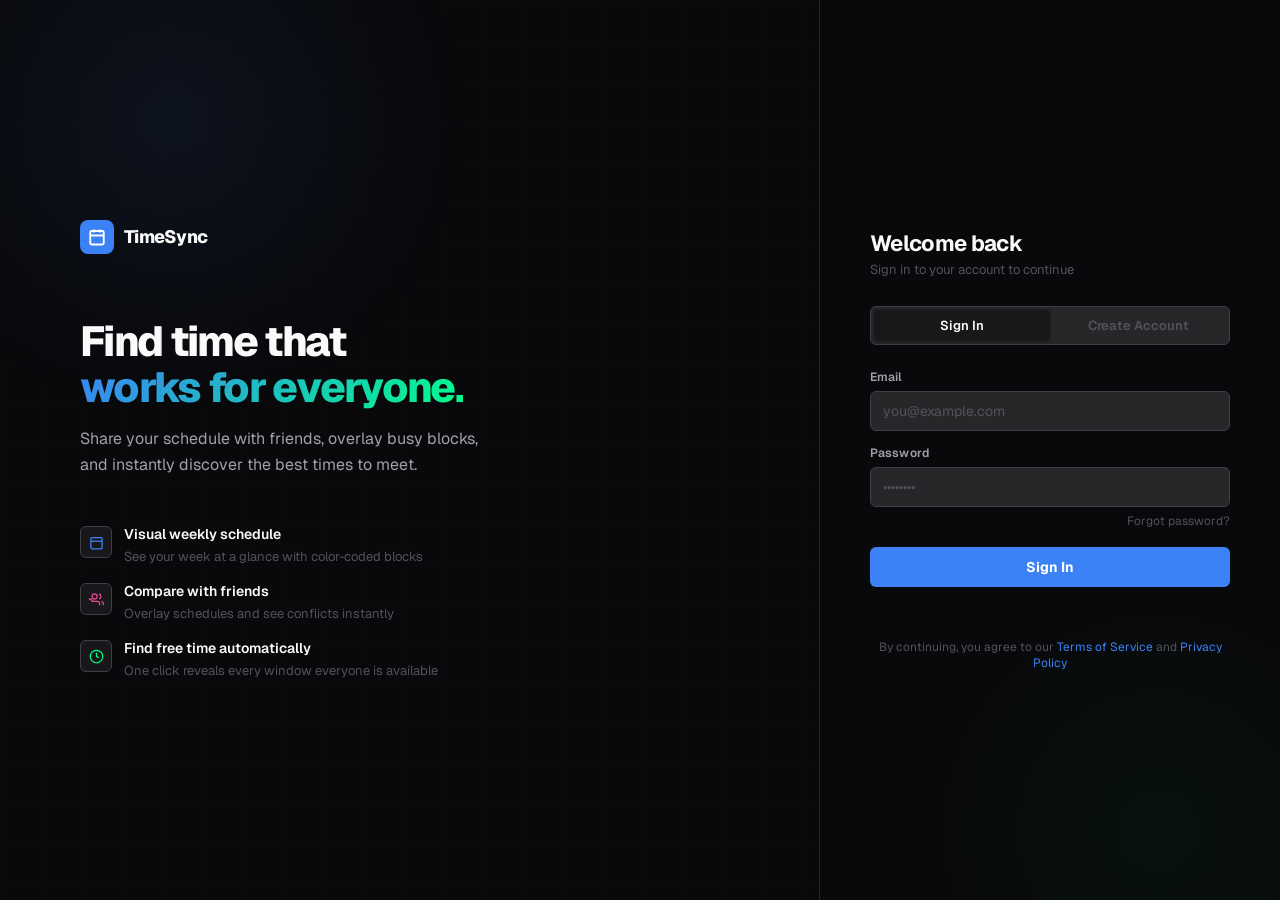
==== commit d6eaeea8: "Switch to email-based auth, add forgot password and legal pages Authentication - Signup now requires" ====
--- a/templates/login.html
+++ b/templates/login.html
@@ -414,29 +414,27 @@
     <!-- Sign In -->
     <div class="tab-content active" id="tab-signin">
       <div class="form-group">
-        <label for="auth-signin-username">Username</label>
-        <input id="auth-signin-username" type="text" placeholder="your-username" autocomplete="username" />
+        <label for="auth-signin-email">Email</label>
+        <input id="auth-signin-email" type="email" placeholder="you@example.com" autocomplete="email" />
       </div>
       <div class="form-group">
         <label for="auth-signin-password">Password</label>
         <input id="auth-signin-password" type="password" placeholder="••••••••" autocomplete="current-password" />
       </div>
-      <a class="forgot">Forgot password?</a>
+      <a class="forgot" id="forgot-link" href="#">Forgot password?</a>
       <button id="auth-signin-btn" class="login-submit-btn" type="button">Sign In</button>
       <div class="form-status" id="auth-status"></div>
     </div>
 
     <!-- Sign Up -->
     <div class="tab-content" id="tab-signup">
-      <div class="form-group row">
-        <div>
-          <label for="auth-signup-username">Username</label>
-          <input id="auth-signup-username" type="text" placeholder="choose-a-username" autocomplete="username" />
-        </div>
-        <div>
-          <label for="auth-signup-display">Display Name</label>
-          <input id="auth-signup-display" type="text" placeholder="Your Name" autocomplete="name" />
-        </div>
+      <div class="form-group">
+        <label for="auth-signup-email">Email</label>
+        <input id="auth-signup-email" type="email" placeholder="you@example.com" autocomplete="email" />
+      </div>
+      <div class="form-group">
+        <label for="auth-signup-display">Display Name</label>
+        <input id="auth-signup-display" type="text" placeholder="Your Name" autocomplete="name" />
       </div>
       <div class="form-group">
         <label for="auth-signup-password">Password</label>
@@ -450,9 +448,21 @@
       <div class="form-status" id="signup-status"></div>
     </div>
 
+    <!-- Forgot Password -->
+    <div class="tab-content" id="tab-forgot">
+      <div class="form-group">
+        <label for="auth-forgot-email">Email</label>
+        <input id="auth-forgot-email" type="email" placeholder="you@example.com" autocomplete="email" />
+        <p style="font-size:12px;color:var(--text-secondary);margin-top:6px;line-height:1.5;">Enter the email tied to your account. If we find a match, we'll send you a reset link.</p>
+      </div>
+      <button id="auth-forgot-btn" class="login-submit-btn" type="button">Send reset link</button>
+      <div class="form-status" id="forgot-status"></div>
+      <a class="forgot" id="back-to-signin" href="#" style="margin-top:14px;display:block;">Back to sign in</a>
+    </div>
+
     <div class="form-footer">
       By continuing, you agree to our
-      <a href="#">Terms of Service</a> and <a href="#">Privacy Policy</a>
+      <a href="/terms">Terms of Service</a> and <a href="/privacy">Privacy Policy</a>
     </div>
   </div>
 </div>
@@ -464,31 +474,44 @@
   const title = document.querySelector('.form-card-title');
   const sub = document.querySelector('.form-card-sub');
 
+  function showTab(target) {
+    activeTab = target;
+    tabs.forEach(function(t) {
+      t.classList.toggle('active', t.getAttribute('data-tab') === target);
+    });
+    document.querySelectorAll('.tab-content').forEach(function(c) { c.classList.remove('active'); });
+    var pane = document.getElementById('tab-' + target);
+    if (pane) pane.classList.add('active');
+
+    if (target === 'signin') {
+      title.textContent = 'Welcome back';
+      sub.textContent = 'Sign in to your account to continue';
+    } else if (target === 'signup') {
+      title.textContent = 'Create an account';
+      sub.textContent = 'Get started -- it only takes a moment';
+    } else if (target === 'forgot') {
+      title.textContent = 'Reset your password';
+      sub.textContent = 'We\u2019ll email you a link to set a new one';
+    }
+    clearStatus();
+  }
+
   tabs.forEach(function(tab) {
     tab.addEventListener('click', function() {
-      const target = this.getAttribute('data-tab');
-      activeTab = target;
-      tabs.forEach(function(t) { t.classList.remove('active'); });
-      this.classList.add('active');
-      document.querySelectorAll('.tab-content').forEach(function(c) { c.classList.remove('active'); });
-      document.getElementById('tab-' + target).classList.add('active');
-
-      if (target === 'signin') {
-        title.textContent = 'Welcome back';
-        sub.textContent = 'Sign in to your account to continue';
-      } else {
-        title.textContent = 'Create an account';
-        sub.textContent = 'Get started -- it only takes a moment';
-      }
-      clearStatus();
+      showTab(this.getAttribute('data-tab'));
     });
   });
 
+  var forgotLink = document.getElementById('forgot-link');
+  if (forgotLink) forgotLink.addEventListener('click', function(e) { e.preventDefault(); showTab('forgot'); });
+  var backToSignin = document.getElementById('back-to-signin');
+  if (backToSignin) backToSignin.addEventListener('click', function(e) { e.preventDefault(); showTab('signin'); });
+
   function clearStatus() {
-    var s1 = document.getElementById('auth-status');
-    var s2 = document.getElementById('signup-status');
-    if (s1) s1.textContent = '';
-    if (s2) s2.textContent = '';
+    ['auth-status', 'signup-status', 'forgot-status'].forEach(function(id) {
+      var el = document.getElementById(id);
+      if (el) el.textContent = '';
+    });
   }
 
   function setStatus(id, msg, isOk) {
@@ -498,14 +521,20 @@
     el.className = 'form-status' + (isOk ? ' ok' : '');
   }
 
-  // Sign In
+  function isEmail(v) { return /^[^\s@]+@[^\s@]+\.[^\s@]+$/.test(v); }
+
+  // Sign In (by email)
   document.getElementById('auth-signin-btn').addEventListener('click', function() {
     var btn = this;
-    var username = document.getElementById('auth-signin-username').value.trim();
+    var email = document.getElementById('auth-signin-email').value.trim().toLowerCase();
     var password = document.getElementById('auth-signin-password').value;
 
-    if (!username || !password) {
-      setStatus('auth-status', 'Username and password are required.', false);
+    if (!email || !password) {
+      setStatus('auth-status', 'Email and password are required.', false);
+      return;
+    }
+    if (!isEmail(email)) {
+      setStatus('auth-status', 'Please enter a valid email address.', false);
       return;
     }
 
@@ -515,7 +544,7 @@
     fetch('/api/auth/login', {
       method: 'POST',
       headers: { 'Content-Type': 'application/json' },
-      body: JSON.stringify({ username: username, password: password })
+      body: JSON.stringify({ email: email, password: password })
     })
     .then(function(r) { return r.json(); })
     .then(function(data) {
@@ -538,13 +567,17 @@
   // Sign Up
   document.getElementById('auth-signup-btn').addEventListener('click', function() {
     var btn = this;
-    var username = document.getElementById('auth-signup-username').value.trim();
+    var email = document.getElementById('auth-signup-email').value.trim().toLowerCase();
     var displayName = document.getElementById('auth-signup-display').value.trim();
     var password = document.getElementById('auth-signup-password').value;
     var confirm = document.getElementById('auth-signup-confirm').value;
 
-    if (!username) {
-      setStatus('signup-status', 'Username is required.', false);
+    if (!isEmail(email)) {
+      setStatus('signup-status', 'Please enter a valid email address.', false);
+      return;
+    }
+    if (!displayName) {
+      setStatus('signup-status', 'Display name is required.', false);
       return;
     }
     if (password.length < 6) {
@@ -563,9 +596,9 @@
       method: 'POST',
       headers: { 'Content-Type': 'application/json' },
       body: JSON.stringify({
-        username: username,
+        email: email,
         password: password,
-        displayName: displayName || username
+        displayName: displayName
       })
     })
     .then(function(r) { return r.json(); })
@@ -586,6 +619,38 @@
     });
   });
 
+  // Forgot Password
+  document.getElementById('auth-forgot-btn').addEventListener('click', function() {
+    var btn = this;
+    var email = document.getElementById('auth-forgot-email').value.trim().toLowerCase();
+    if (!isEmail(email)) {
+      setStatus('forgot-status', 'Please enter a valid email address.', false);
+      return;
+    }
+    btn.textContent = 'Sending...';
+    btn.disabled = true;
+    fetch('/api/auth/forgot-password', {
+      method: 'POST',
+      headers: { 'Content-Type': 'application/json' },
+      body: JSON.stringify({ email: email })
+    })
+    .then(function(r) { return r.json(); })
+    .then(function(data) {
+      if (data.ok) {
+        setStatus('forgot-status', data.message || 'If that email exists, a reset link has been sent.', true);
+      } else {
+        setStatus('forgot-status', data.error || 'Could not send reset email.', false);
+      }
+      btn.textContent = 'Send reset link';
+      btn.disabled = false;
+    })
+    .catch(function() {
+      setStatus('forgot-status', 'Network error. Please try again.', false);
+      btn.textContent = 'Send reset link';
+      btn.disabled = false;
+    });
+  });
+
   // Enter key support
   document.addEventListener('keydown', function(e) {
     if (e.key === 'Enter') {
--- a/static/style.css
+++ b/static/style.css
@@ -305,7 +305,7 @@
   transform-origin: top center;
 }
 
-.block:hover { z-index: 20; filter: brightness(1.15); }
+.block:hover { z-index: 50 !important; filter: brightness(1.15); box-shadow: 0 4px 12px rgba(0,0,0,0.35); }
 
 .block-name {
   white-space: nowrap; overflow: hidden; text-overflow: ellipsis; line-height: 1.3;
